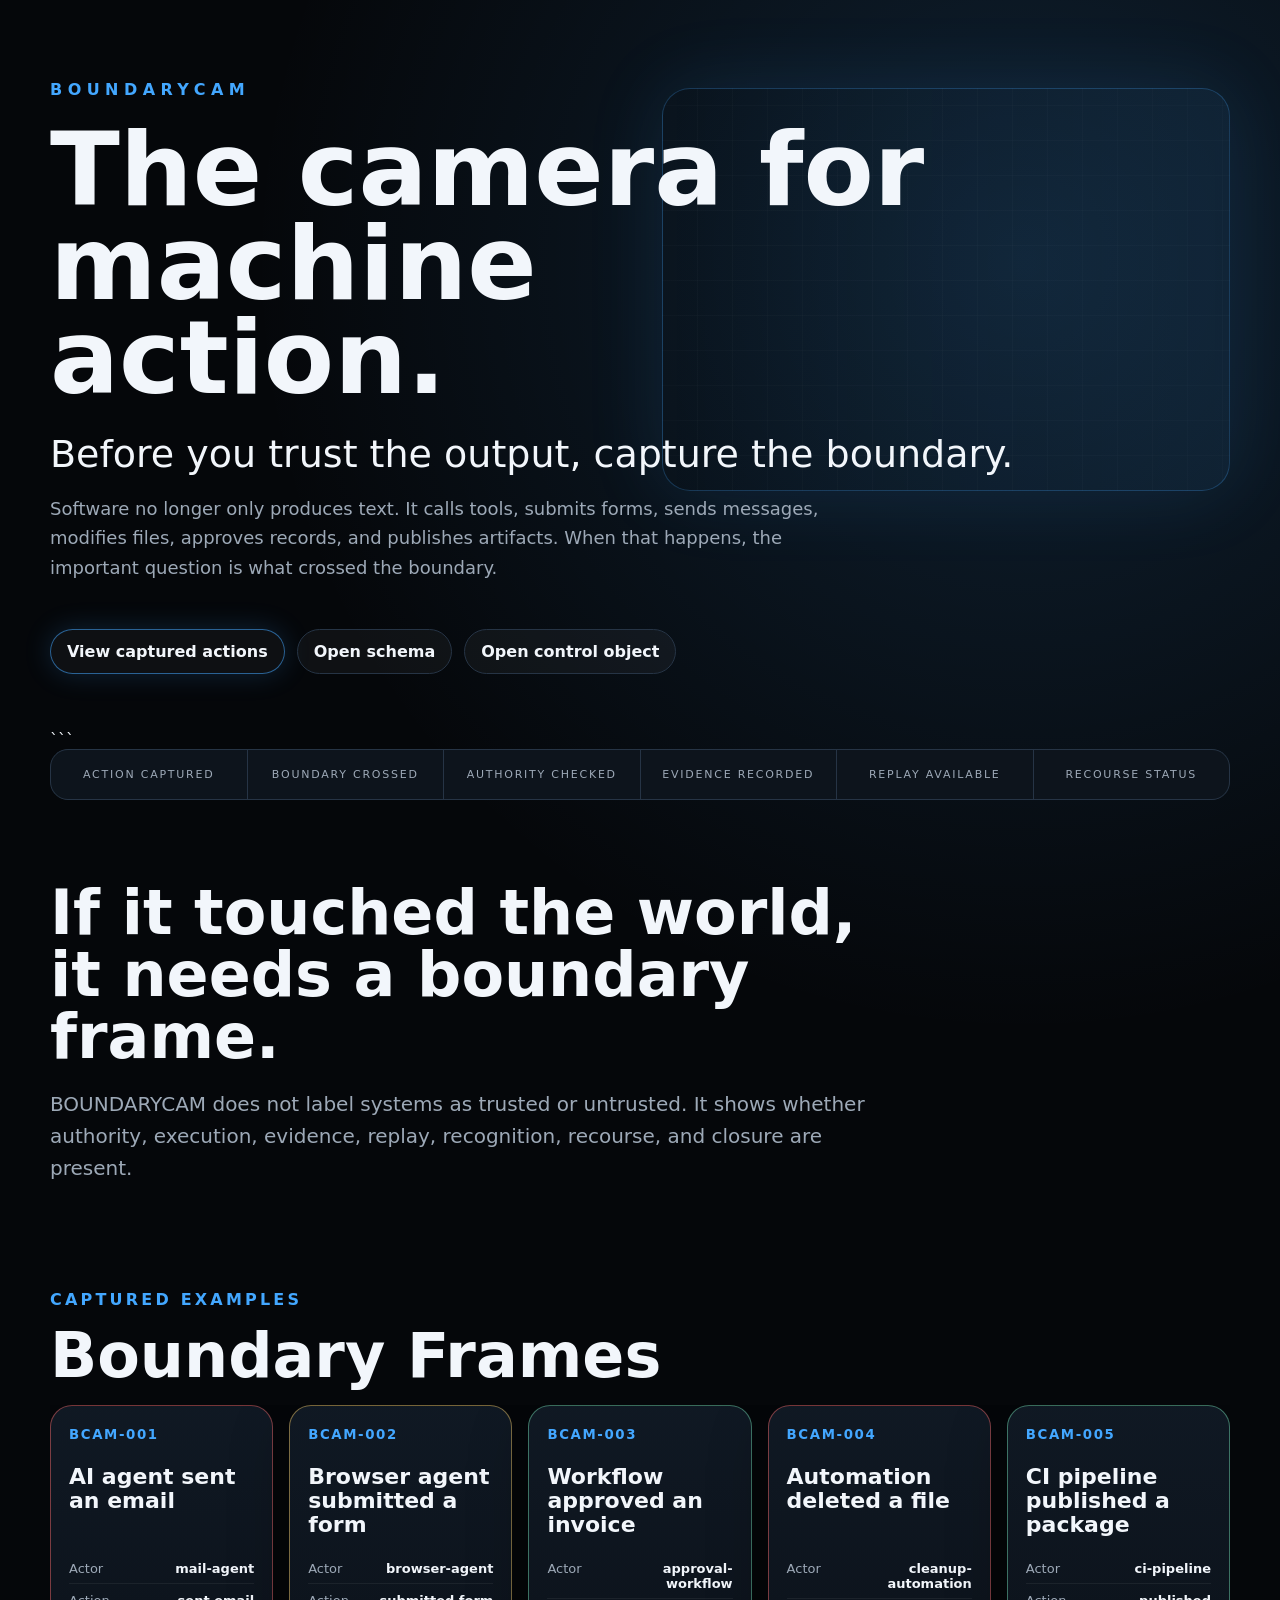
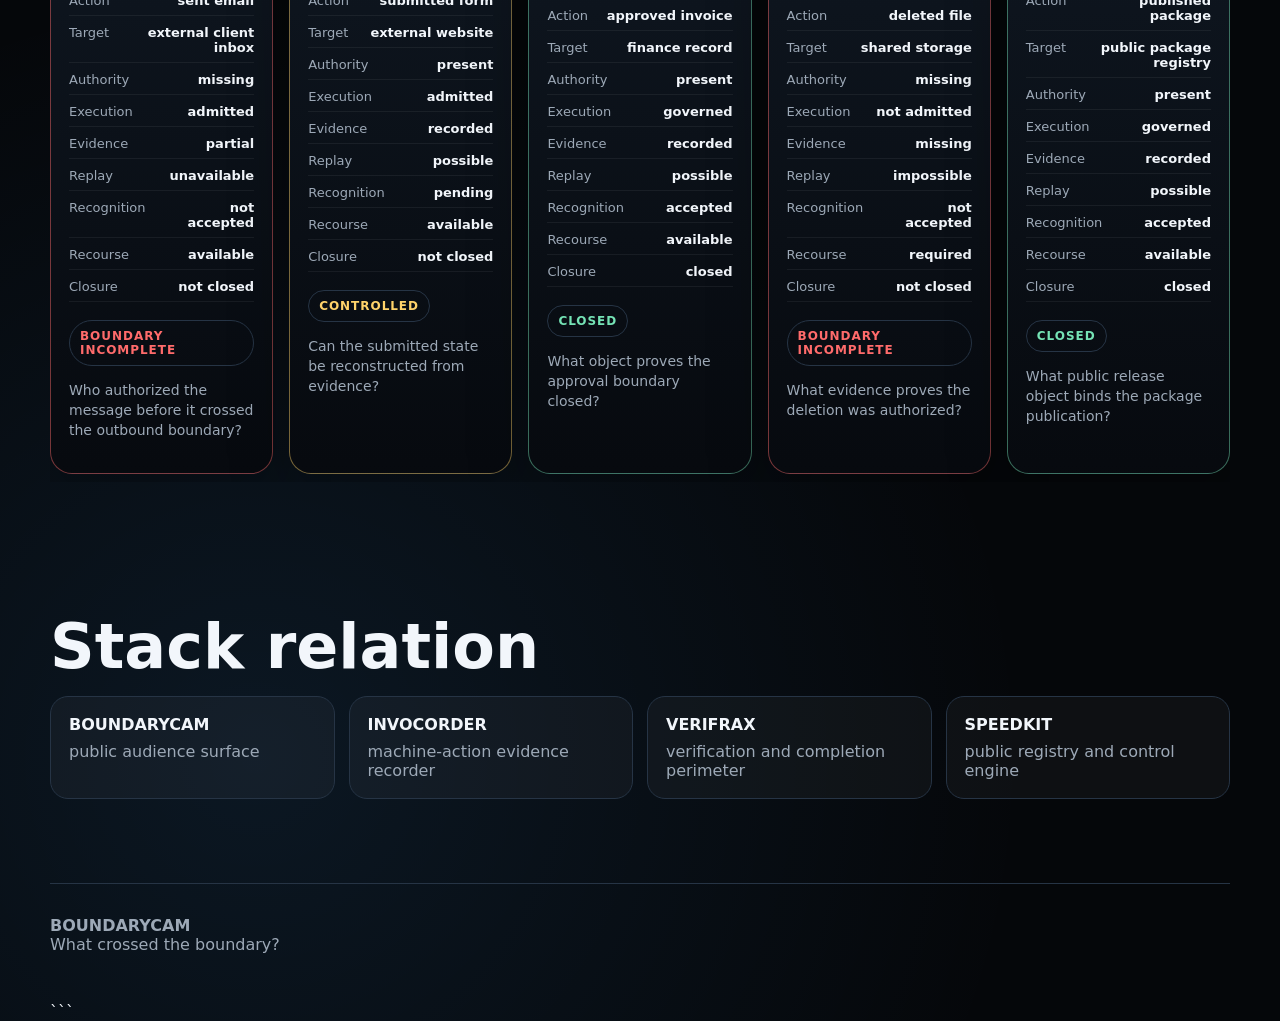
==== index.html @ d37cead5 "Open BOUNDARYCAM public machine-action boundary surface" ====
<!doctype html>

<html lang="en">
<head>
  <meta charset="utf-8">
  <meta name="viewport" content="width=device-width,initial-scale=1">
  <title>BOUNDARYCAM · The camera for machine action</title>
  <meta name="description" content="BOUNDARYCAM captures what crossed the boundary when agents, workflows, and autonomous systems act.">
  <link rel="stylesheet" href="styles.css">
</head>
<body>
  <main>
    <section class="hero">
      <div class="mark">BOUNDARYCAM</div>
      <h1>The camera for machine action.</h1>
      <p class="lead">Before you trust the output, capture the boundary.</p>
      <p class="sub">Software no longer only produces text. It calls tools, submits forms, sends messages, modifies files, approves records, and publishes artifacts. When that happens, the important question is what crossed the boundary.</p>
      <div class="actions">
        <a href="#frames">View captured actions</a>
        <a href="boundary-schema.json">Open schema</a>
        <a href="public-control.json">Open control object</a>
      </div>
    </section>

```
<section class="strip">
  <span>ACTION CAPTURED</span>
  <span>BOUNDARY CROSSED</span>
  <span>AUTHORITY CHECKED</span>
  <span>EVIDENCE RECORDED</span>
  <span>REPLAY AVAILABLE</span>
  <span>RECOURSE STATUS</span>
</section>

<section class="question">
  <h2>If it touched the world, it needs a boundary frame.</h2>
  <p>BOUNDARYCAM does not label systems as trusted or untrusted. It shows whether authority, execution, evidence, replay, recognition, recourse, and closure are present.</p>
</section>

<section id="frames" class="frames">
  <div class="section-head">
    <p>Captured examples</p>
    <h2>Boundary Frames</h2>
  </div>
  <div id="cards" class="cards"></div>
</section>

<section class="stack">
  <h2>Stack relation</h2>
  <div class="stackgrid">
    <div><b>BOUNDARYCAM</b><span>public audience surface</span></div>
    <div><b>INVOCORDER</b><span>machine-action evidence recorder</span></div>
    <div><b>VERIFRAX</b><span>verification and completion perimeter</span></div>
    <div><b>SPEEDKIT</b><span>public registry and control engine</span></div>
  </div>
</section>

<footer>
  <strong>BOUNDARYCAM</strong><br>
  What crossed the boundary?
</footer>
```

  </main>

  <script src="app.js"></script>

</body>
</html>
---- styles.css ----
:root {
--bg: #05070a;
--panel: #0b1118;
--line: #263445;
--text: #f2f6fb;
--muted: #9da9b7;
--blue: #43a7ff;
--green: #75e3b5;
--amber: #ffd36a;
--red: #ff6b6b;
}

* { box-sizing: border-box; }

body {
margin: 0;
background:
radial-gradient(circle at 80% 10%, rgba(67,167,255,.16), transparent 30%),
radial-gradient(circle at 20% 90%, rgba(67,167,255,.10), transparent 30%),
var(--bg);
color: var(--text);
font-family: ui-sans-serif, system-ui, -apple-system, BlinkMacSystemFont, "Segoe UI", sans-serif;
}

main {
width: min(1180px, calc(100% - 32px));
margin: 0 auto;
}

.hero {
min-height: 74vh;
display: flex;
flex-direction: column;
justify-content: center;
padding: 80px 0 56px;
position: relative;
}

.hero:after {
content: "";
position: absolute;
inset: 12% 0 auto auto;
width: 48%;
height: 55%;
border: 1px solid rgba(67,167,255,.25);
background:
linear-gradient(90deg, transparent, rgba(67,167,255,.08)),
repeating-linear-gradient(0deg, transparent 0 34px, rgba(255,255,255,.035) 35px),
repeating-linear-gradient(90deg, transparent 0 34px, rgba(255,255,255,.035) 35px);
border-radius: 28px;
box-shadow: 0 0 80px rgba(67,167,255,.12);
z-index: -1;
}

.mark {
letter-spacing: .34em;
font-weight: 900;
color: var(--blue);
margin-bottom: 24px;
}

h1 {
font-size: clamp(48px, 8vw, 108px);
line-height: .92;
margin: 0;
max-width: 880px;
}

.lead {
font-size: clamp(22px, 3vw, 38px);
margin: 26px 0 0;
}

.sub {
font-size: 18px;
line-height: 1.65;
color: var(--muted);
max-width: 780px;
}

.actions {
display: flex;
gap: 12px;
flex-wrap: wrap;
margin-top: 28px;
}

.actions a {
color: var(--text);
border: 1px solid var(--line);
background: rgba(255,255,255,.04);
text-decoration: none;
padding: 12px 16px;
border-radius: 999px;
font-weight: 800;
}

.actions a:first-child {
border-color: rgba(67,167,255,.55);
box-shadow: 0 0 28px rgba(67,167,255,.18);
}

.strip {
display: grid;
grid-template-columns: repeat(6, 1fr);
gap: 1px;
border: 1px solid var(--line);
background: var(--line);
border-radius: 18px;
overflow: hidden;
}

.strip span {
background: rgba(11,17,24,.9);
padding: 18px 12px;
text-align: center;
font-size: 11px;
letter-spacing: .16em;
color: var(--muted);
}

.question {
padding: 82px 0 38px;
max-width: 860px;
}

.question h2,
.section-head h2,
.stack h2 {
font-size: clamp(34px, 5vw, 62px);
line-height: 1;
margin: 0 0 18px;
}

.question p {
font-size: 20px;
line-height: 1.6;
color: var(--muted);
}

.frames {
padding: 32px 0 80px;
}

.section-head p {
color: var(--blue);
text-transform: uppercase;
letter-spacing: .2em;
font-weight: 900;
}

.cards {
display: grid;
grid-template-columns: repeat(5, minmax(220px, 1fr));
gap: 16px;
overflow-x: auto;
padding-bottom: 8px;
}

.card {
min-width: 220px;
background: linear-gradient(180deg, rgba(16,25,36,.98), rgba(7,10,15,.98));
border: 1px solid var(--line);
border-radius: 22px;
padding: 18px;
box-shadow: 0 20px 60px rgba(0,0,0,.28);
}

.card.closed { border-color: rgba(117,227,181,.45); }
.card.controlled { border-color: rgba(255,211,106,.45); }
.card.incomplete { border-color: rgba(255,107,107,.45); }

.card small {
color: var(--blue);
font-weight: 900;
letter-spacing: .12em;
}

.card h3 {
font-size: 22px;
line-height: 1.1;
min-height: 74px;
}

.rows {
display: grid;
gap: 9px;
margin: 18px 0;
}

.row {
display: flex;
justify-content: space-between;
gap: 18px;
border-bottom: 1px solid rgba(255,255,255,.06);
padding-bottom: 7px;
color: var(--muted);
font-size: 13px;
}

.row b {
color: var(--text);
text-align: right;
}

.status {
display: inline-flex;
padding: 8px 10px;
border-radius: 999px;
font-size: 12px;
font-weight: 900;
letter-spacing: .08em;
border: 1px solid var(--line);
}

.closed .status { color: var(--green); }
.controlled .status { color: var(--amber); }
.incomplete .status { color: var(--red); }

.questionline {
color: var(--muted);
font-size: 14px;
line-height: 1.45;
}

.stack {
padding: 54px 0 84px;
}

.stackgrid {
display: grid;
grid-template-columns: repeat(4, 1fr);
gap: 14px;
}

.stackgrid div {
border: 1px solid var(--line);
border-radius: 18px;
padding: 18px;
background: rgba(255,255,255,.035);
}

.stackgrid b {
display: block;
margin-bottom: 8px;
}

.stackgrid span {
color: var(--muted);
}

footer {
border-top: 1px solid var(--line);
color: var(--muted);
padding: 32px 0 48px;
}

@media (max-width: 860px) {
.strip { grid-template-columns: repeat(2, 1fr); }
.stackgrid { grid-template-columns: 1fr; }
.hero:after { display: none; }
}
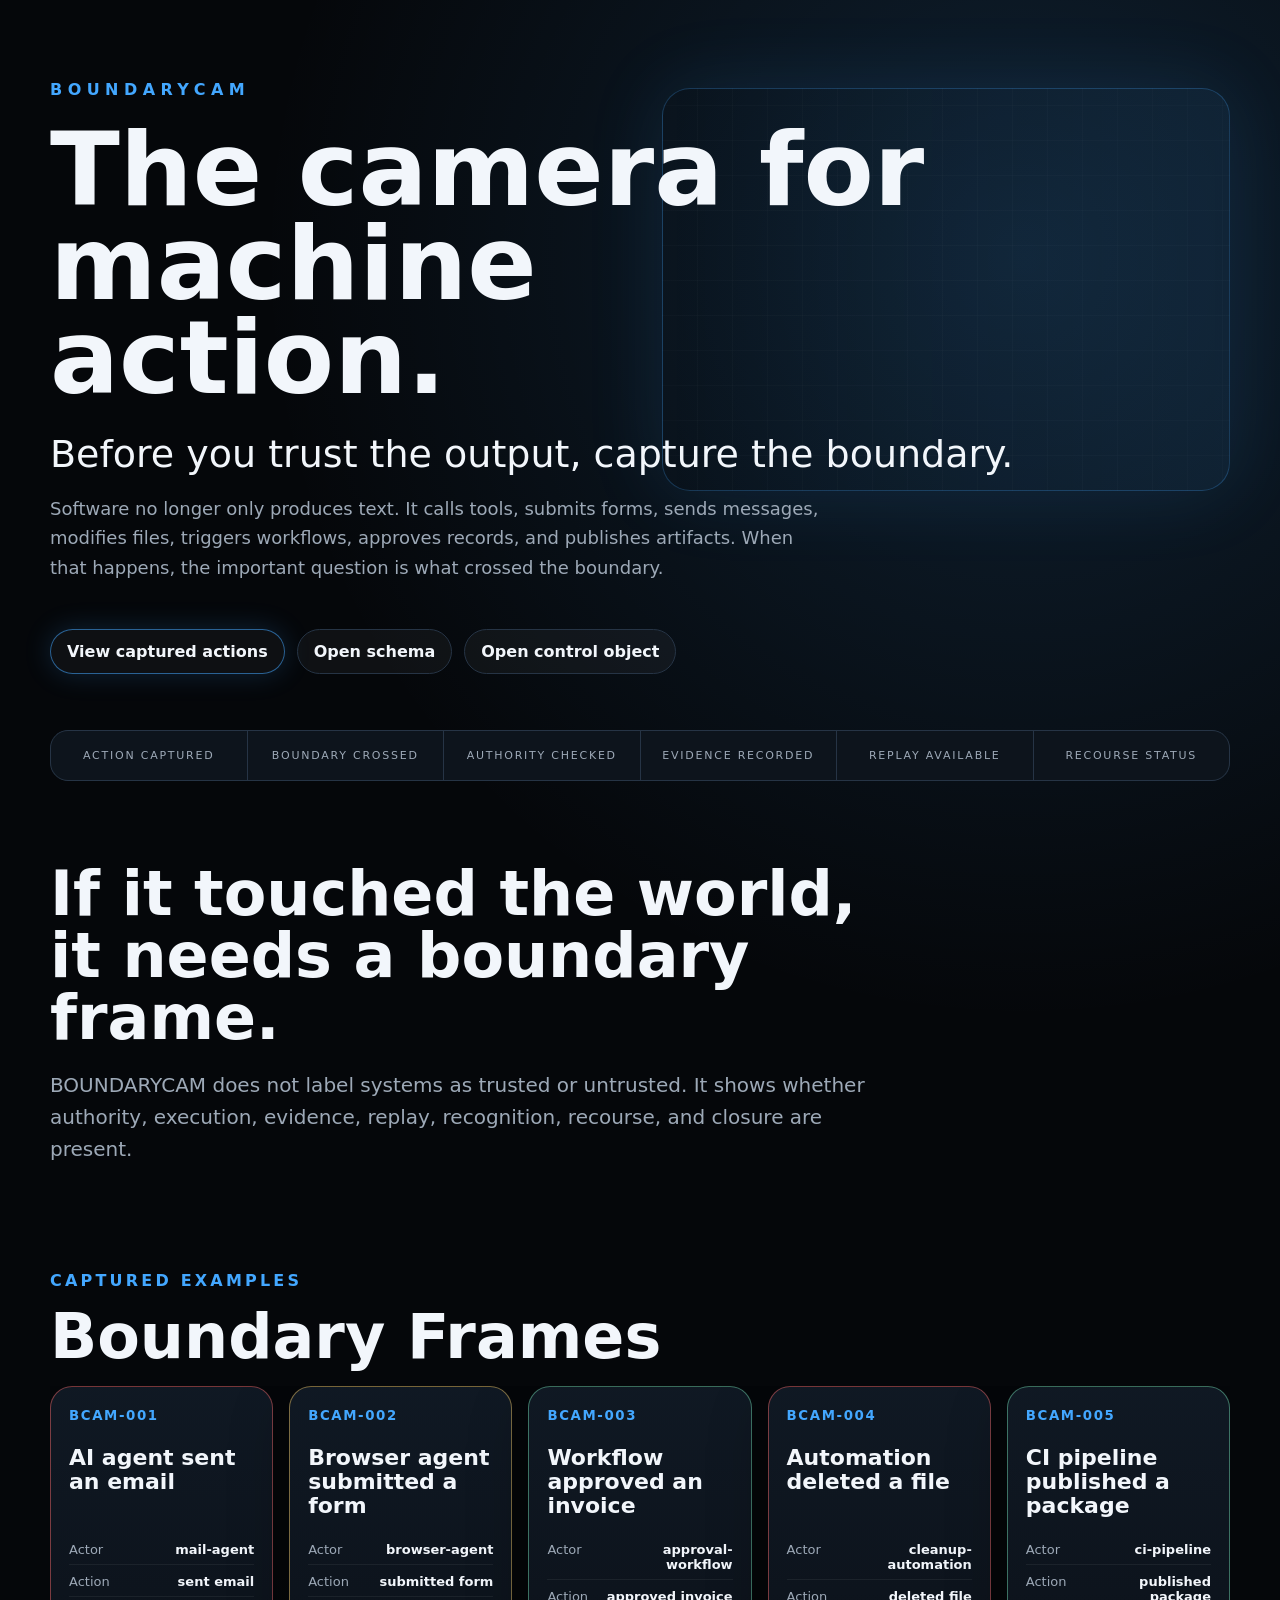
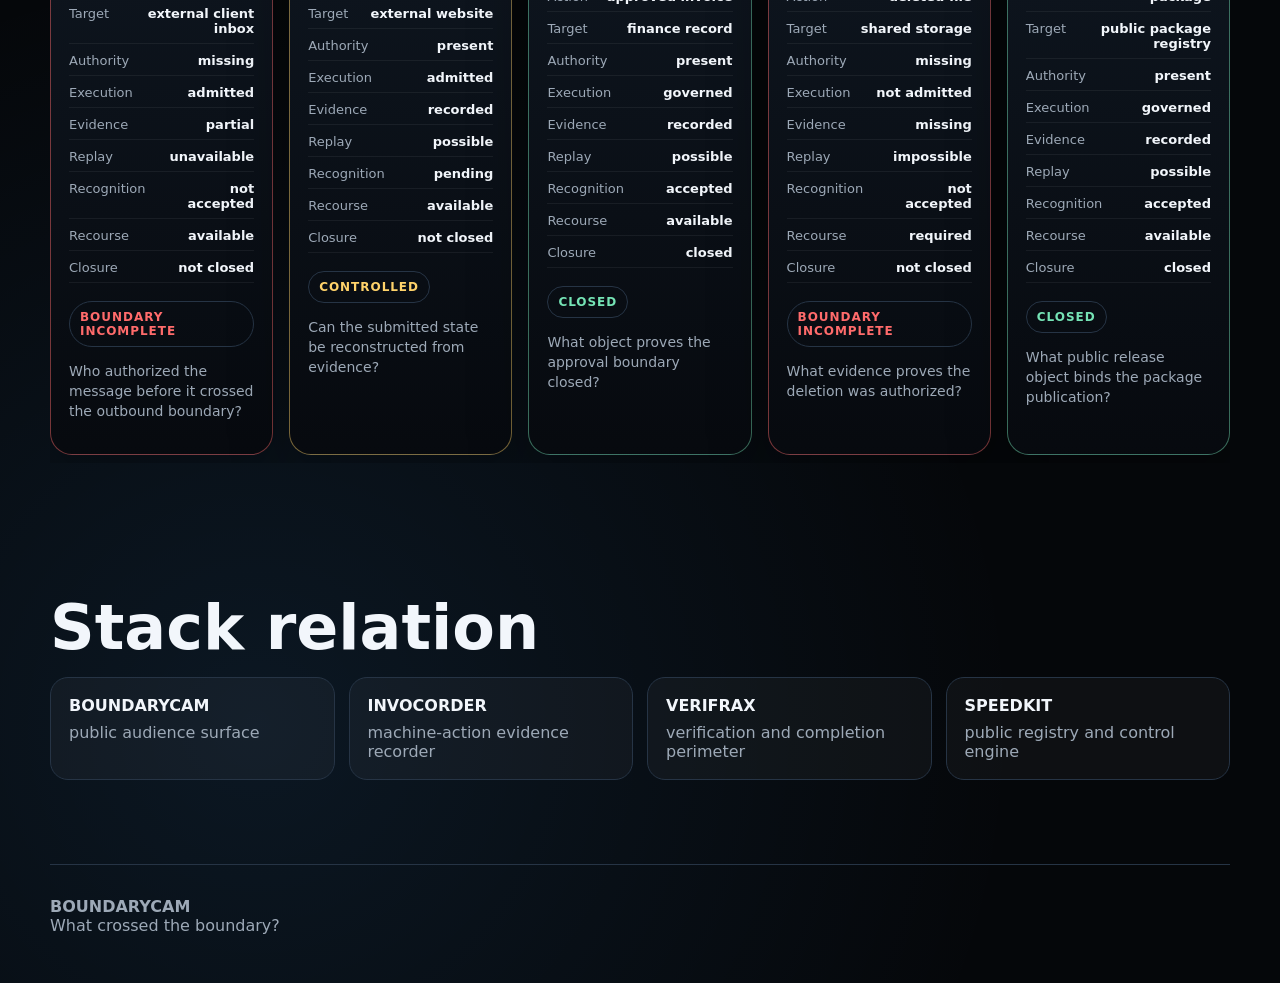
==== commit 21f5e36b: "Remove markdown fence pollution from BOUNDARYCAM page" ====
--- a/index.html
+++ b/index.html
@@ -1,6 +1,4 @@
-
 <!doctype html>
-
 <html lang="en">
 <head>
   <meta charset="utf-8">
@@ -15,7 +13,7 @@
       <div class="mark">BOUNDARYCAM</div>
       <h1>The camera for machine action.</h1>
       <p class="lead">Before you trust the output, capture the boundary.</p>
-      <p class="sub">Software no longer only produces text. It calls tools, submits forms, sends messages, modifies files, approves records, and publishes artifacts. When that happens, the important question is what crossed the boundary.</p>
+      <p class="sub">Software no longer only produces text. It calls tools, submits forms, sends messages, modifies files, triggers workflows, approves records, and publishes artifacts. When that happens, the important question is what crossed the boundary.</p>
       <div class="actions">
         <a href="#frames">View captured actions</a>
         <a href="boundary-schema.json">Open schema</a>
@@ -23,48 +21,44 @@
       </div>
     </section>
 
-```
-<section class="strip">
-  <span>ACTION CAPTURED</span>
-  <span>BOUNDARY CROSSED</span>
-  <span>AUTHORITY CHECKED</span>
-  <span>EVIDENCE RECORDED</span>
-  <span>REPLAY AVAILABLE</span>
-  <span>RECOURSE STATUS</span>
-</section>
+    <section class="strip">
+      <span>ACTION CAPTURED</span>
+      <span>BOUNDARY CROSSED</span>
+      <span>AUTHORITY CHECKED</span>
+      <span>EVIDENCE RECORDED</span>
+      <span>REPLAY AVAILABLE</span>
+      <span>RECOURSE STATUS</span>
+    </section>
 
-<section class="question">
-  <h2>If it touched the world, it needs a boundary frame.</h2>
-  <p>BOUNDARYCAM does not label systems as trusted or untrusted. It shows whether authority, execution, evidence, replay, recognition, recourse, and closure are present.</p>
-</section>
+    <section class="question">
+      <h2>If it touched the world, it needs a boundary frame.</h2>
+      <p>BOUNDARYCAM does not label systems as trusted or untrusted. It shows whether authority, execution, evidence, replay, recognition, recourse, and closure are present.</p>
+    </section>
 
-<section id="frames" class="frames">
-  <div class="section-head">
-    <p>Captured examples</p>
-    <h2>Boundary Frames</h2>
-  </div>
-  <div id="cards" class="cards"></div>
-</section>
+    <section id="frames" class="frames">
+      <div class="section-head">
+        <p>Captured examples</p>
+        <h2>Boundary Frames</h2>
+      </div>
+      <div id="cards" class="cards"></div>
+    </section>
 
-<section class="stack">
-  <h2>Stack relation</h2>
-  <div class="stackgrid">
-    <div><b>BOUNDARYCAM</b><span>public audience surface</span></div>
-    <div><b>INVOCORDER</b><span>machine-action evidence recorder</span></div>
-    <div><b>VERIFRAX</b><span>verification and completion perimeter</span></div>
-    <div><b>SPEEDKIT</b><span>public registry and control engine</span></div>
-  </div>
-</section>
+    <section class="stack">
+      <h2>Stack relation</h2>
+      <div class="stackgrid">
+        <div><b>BOUNDARYCAM</b><span>public audience surface</span></div>
+        <div><b>INVOCORDER</b><span>machine-action evidence recorder</span></div>
+        <div><b>VERIFRAX</b><span>verification and completion perimeter</span></div>
+        <div><b>SPEEDKIT</b><span>public registry and control engine</span></div>
+      </div>
+    </section>
 
-<footer>
-  <strong>BOUNDARYCAM</strong><br>
-  What crossed the boundary?
-</footer>
-```
-
+    <footer>
+      <strong>BOUNDARYCAM</strong><br>
+      What crossed the boundary?
+    </footer>
   </main>
 
   <script src="app.js"></script>
-
 </body>
 </html>
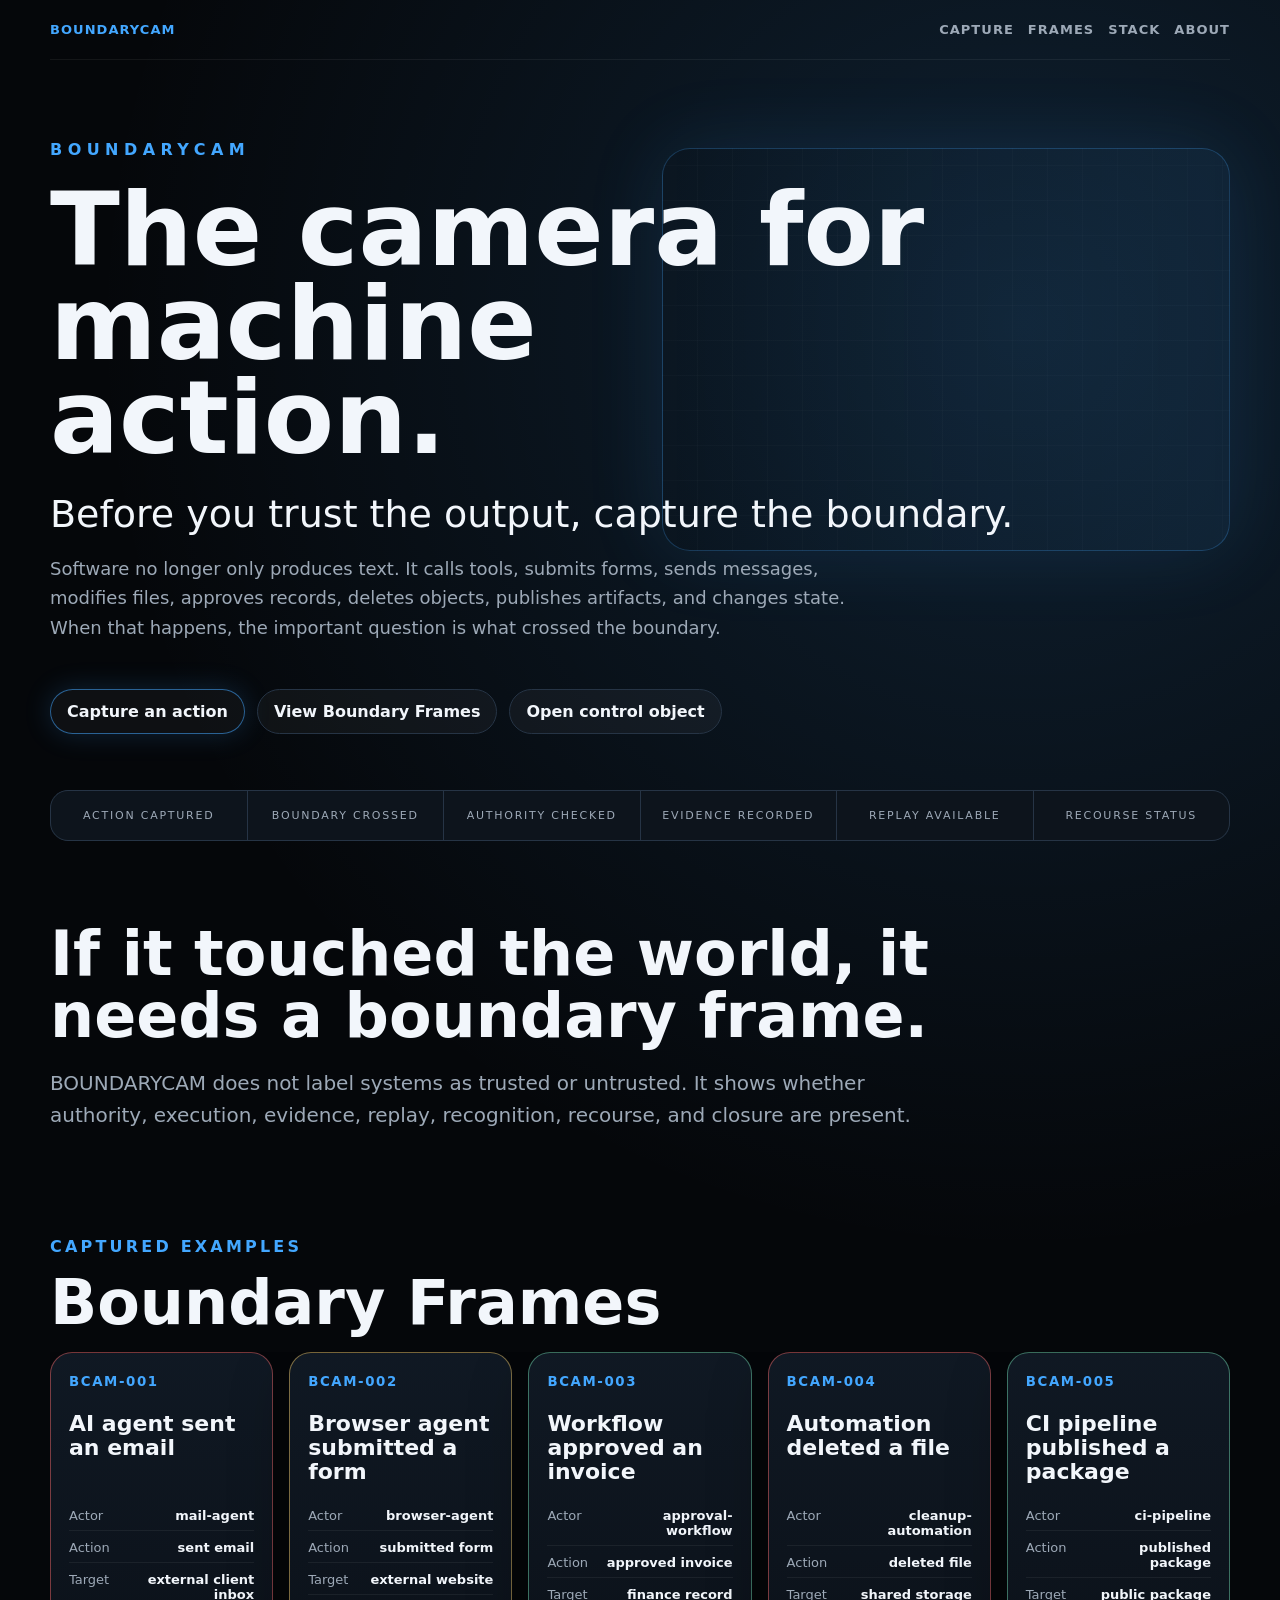
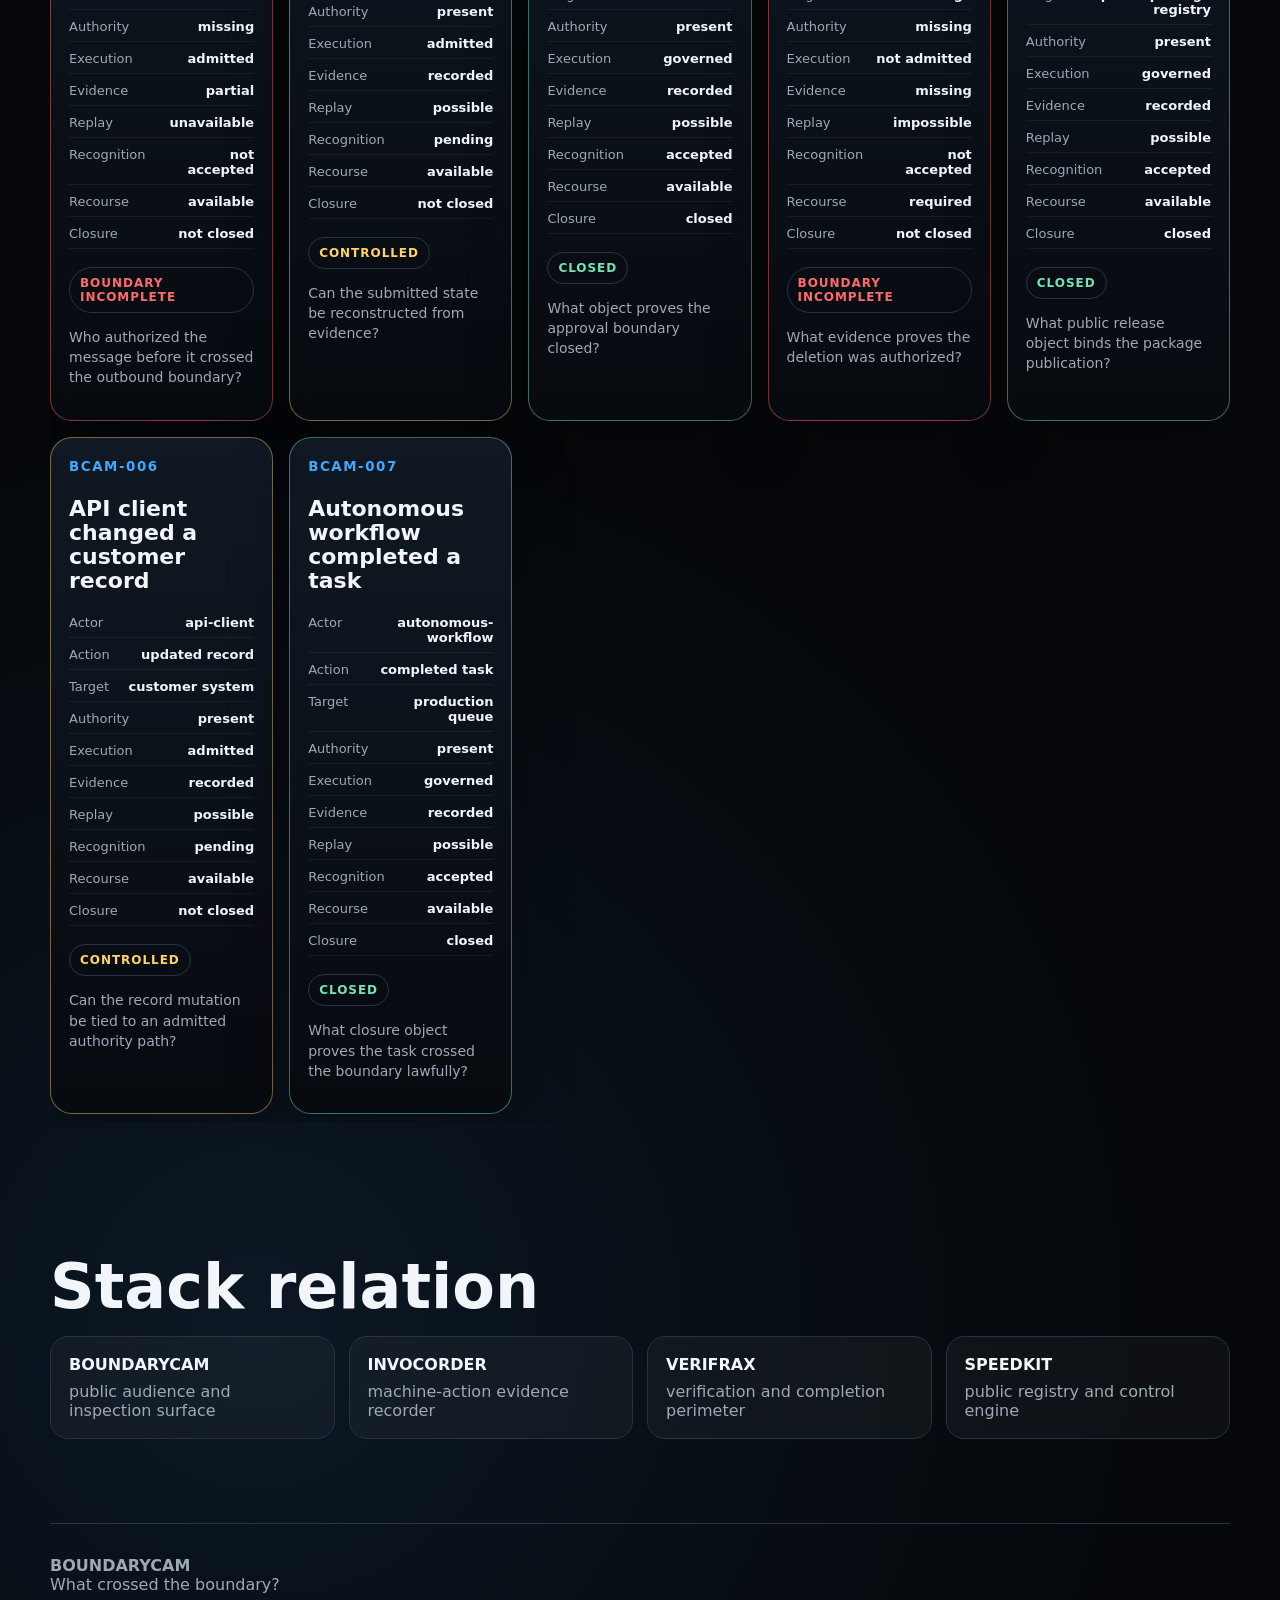
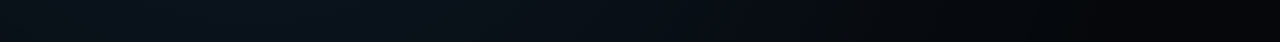
==== commit 064195c1: "Expand BOUNDARYCAM into public control stack" ====
--- a/index.html
+++ b/index.html
@@ -1,4 +1,5 @@
 <!doctype html>
+
 <html lang="en">
 <head>
   <meta charset="utf-8">
@@ -9,56 +10,68 @@
 </head>
 <body>
   <main>
-    <section class="hero">
-      <div class="mark">BOUNDARYCAM</div>
-      <h1>The camera for machine action.</h1>
-      <p class="lead">Before you trust the output, capture the boundary.</p>
-      <p class="sub">Software no longer only produces text. It calls tools, submits forms, sends messages, modifies files, triggers workflows, approves records, and publishes artifacts. When that happens, the important question is what crossed the boundary.</p>
-      <div class="actions">
-        <a href="#frames">View captured actions</a>
-        <a href="boundary-schema.json">Open schema</a>
-        <a href="public-control.json">Open control object</a>
-      </div>
-    </section>
+    <nav class="nav">
+      <a href="./">BOUNDARYCAM</a>
+      <a href="pages/capture.html">Capture</a>
+      <a href="pages/frames.html">Frames</a>
+      <a href="pages/stack.html">Stack</a>
+      <a href="pages/about.html">About</a>
+    </nav>
 
-    <section class="strip">
-      <span>ACTION CAPTURED</span>
-      <span>BOUNDARY CROSSED</span>
-      <span>AUTHORITY CHECKED</span>
-      <span>EVIDENCE RECORDED</span>
-      <span>REPLAY AVAILABLE</span>
-      <span>RECOURSE STATUS</span>
-    </section>
 
-    <section class="question">
-      <h2>If it touched the world, it needs a boundary frame.</h2>
-      <p>BOUNDARYCAM does not label systems as trusted or untrusted. It shows whether authority, execution, evidence, replay, recognition, recourse, and closure are present.</p>
-    </section>
+<section class="hero">
+  <div class="mark">BOUNDARYCAM</div>
+  <h1>The camera for machine action.</h1>
+  <p class="lead">Before you trust the output, capture the boundary.</p>
+  <p class="sub">Software no longer only produces text. It calls tools, submits forms, sends messages, modifies files, approves records, deletes objects, publishes artifacts, and changes state. When that happens, the important question is what crossed the boundary.</p>
+  <div class="actions">
+    <a href="pages/capture.html">Capture an action</a>
+    <a href="pages/frames.html">View Boundary Frames</a>
+    <a href="public-control.json">Open control object</a>
+  </div>
+</section>
 
-    <section id="frames" class="frames">
-      <div class="section-head">
-        <p>Captured examples</p>
-        <h2>Boundary Frames</h2>
-      </div>
-      <div id="cards" class="cards"></div>
-    </section>
+<section class="strip">
+  <span>ACTION CAPTURED</span>
+  <span>BOUNDARY CROSSED</span>
+  <span>AUTHORITY CHECKED</span>
+  <span>EVIDENCE RECORDED</span>
+  <span>REPLAY AVAILABLE</span>
+  <span>RECOURSE STATUS</span>
+</section>
 
-    <section class="stack">
-      <h2>Stack relation</h2>
-      <div class="stackgrid">
-        <div><b>BOUNDARYCAM</b><span>public audience surface</span></div>
-        <div><b>INVOCORDER</b><span>machine-action evidence recorder</span></div>
-        <div><b>VERIFRAX</b><span>verification and completion perimeter</span></div>
-        <div><b>SPEEDKIT</b><span>public registry and control engine</span></div>
-      </div>
-    </section>
+<section class="question">
+  <h2>If it touched the world, it needs a boundary frame.</h2>
+  <p>BOUNDARYCAM does not label systems as trusted or untrusted. It shows whether authority, execution, evidence, replay, recognition, recourse, and closure are present.</p>
+</section>
 
-    <footer>
-      <strong>BOUNDARYCAM</strong><br>
-      What crossed the boundary?
-    </footer>
+<section id="frames" class="frames">
+  <div class="section-head">
+    <p>Captured examples</p>
+    <h2>Boundary Frames</h2>
+  </div>
+  <div id="cards" class="cards"></div>
+</section>
+
+<section class="stack">
+  <h2>Stack relation</h2>
+  <div class="stackgrid">
+    <div><b>BOUNDARYCAM</b><span>public audience and inspection surface</span></div>
+    <div><b>INVOCORDER</b><span>machine-action evidence recorder</span></div>
+    <div><b>VERIFRAX</b><span>verification and completion perimeter</span></div>
+    <div><b>SPEEDKIT</b><span>public registry and control engine</span></div>
+  </div>
+</section>
+
+<footer>
+  <strong>BOUNDARYCAM</strong><br>
+  What crossed the boundary?
+</footer>
+
+
   </main>
 
   <script src="app.js"></script>
+
 </body>
 </html>
--- a/styles.css
+++ b/styles.css
@@ -27,13 +27,39 @@
 margin: 0 auto;
 }
 
+.nav {
+display: flex;
+gap: 14px;
+align-items: center;
+padding: 22px 0;
+border-bottom: 1px solid rgba(255,255,255,.06);
+}
+
+.nav a {
+color: var(--muted);
+text-decoration: none;
+font-weight: 800;
+font-size: 13px;
+letter-spacing: .08em;
+text-transform: uppercase;
+}
+
+.nav a:first-child {
+color: var(--blue);
+margin-right: auto;
+}
+
 .hero {
-min-height: 74vh;
+min-height: 72vh;
 display: flex;
 flex-direction: column;
 justify-content: center;
 padding: 80px 0 56px;
 position: relative;
+}
+
+.hero.small {
+min-height: 42vh;
 }
 
 .hero:after {
@@ -63,7 +89,7 @@
 font-size: clamp(48px, 8vw, 108px);
 line-height: .92;
 margin: 0;
-max-width: 880px;
+max-width: 900px;
 }
 
 .lead {
@@ -75,7 +101,7 @@
 font-size: 18px;
 line-height: 1.65;
 color: var(--muted);
-max-width: 780px;
+max-width: 820px;
 }
 
 .actions {
@@ -85,17 +111,20 @@
 margin-top: 28px;
 }
 
-.actions a {
+.actions a,
+.capture-panel button {
 color: var(--text);
 border: 1px solid var(--line);
 background: rgba(255,255,255,.04);
 text-decoration: none;
 padding: 12px 16px;
 border-radius: 999px;
-font-weight: 800;
-}
-
-.actions a:first-child {
+font-weight: 900;
+cursor: pointer;
+}
+
+.actions a:first-child,
+.capture-panel button {
 border-color: rgba(67,167,255,.55);
 box-shadow: 0 0 28px rgba(67,167,255,.18);
 }
@@ -121,7 +150,7 @@
 
 .question {
 padding: 82px 0 38px;
-max-width: 860px;
+max-width: 900px;
 }
 
 .question h2,
@@ -157,6 +186,10 @@
 padding-bottom: 8px;
 }
 
+.cards.wide {
+grid-template-columns: repeat(7, minmax(240px, 1fr));
+}
+
 .card {
 min-width: 220px;
 background: linear-gradient(180deg, rgba(16,25,36,.98), rgba(7,10,15,.98));
@@ -249,6 +282,46 @@
 color: var(--muted);
 }
 
+.capture-panel {
+display: grid;
+gap: 16px;
+max-width: 760px;
+padding: 28px;
+border: 1px solid var(--line);
+border-radius: 24px;
+background: rgba(255,255,255,.035);
+margin-bottom: 80px;
+}
+
+.capture-panel label {
+display: grid;
+gap: 8px;
+color: var(--muted);
+font-weight: 800;
+text-transform: uppercase;
+letter-spacing: .08em;
+font-size: 12px;
+}
+
+.capture-panel input {
+width: 100%;
+border: 1px solid var(--line);
+border-radius: 14px;
+background: rgba(0,0,0,.25);
+color: var(--text);
+padding: 14px;
+font-size: 16px;
+}
+
+pre {
+white-space: pre-wrap;
+color: var(--green);
+background: rgba(0,0,0,.35);
+border: 1px solid var(--line);
+border-radius: 16px;
+padding: 16px;
+}
+
 footer {
 border-top: 1px solid var(--line);
 color: var(--muted);
@@ -256,6 +329,7 @@
 }
 
 @media (max-width: 860px) {
+.nav { flex-wrap: wrap; }
 .strip { grid-template-columns: repeat(2, 1fr); }
 .stackgrid { grid-template-columns: 1fr; }
 .hero:after { display: none; }
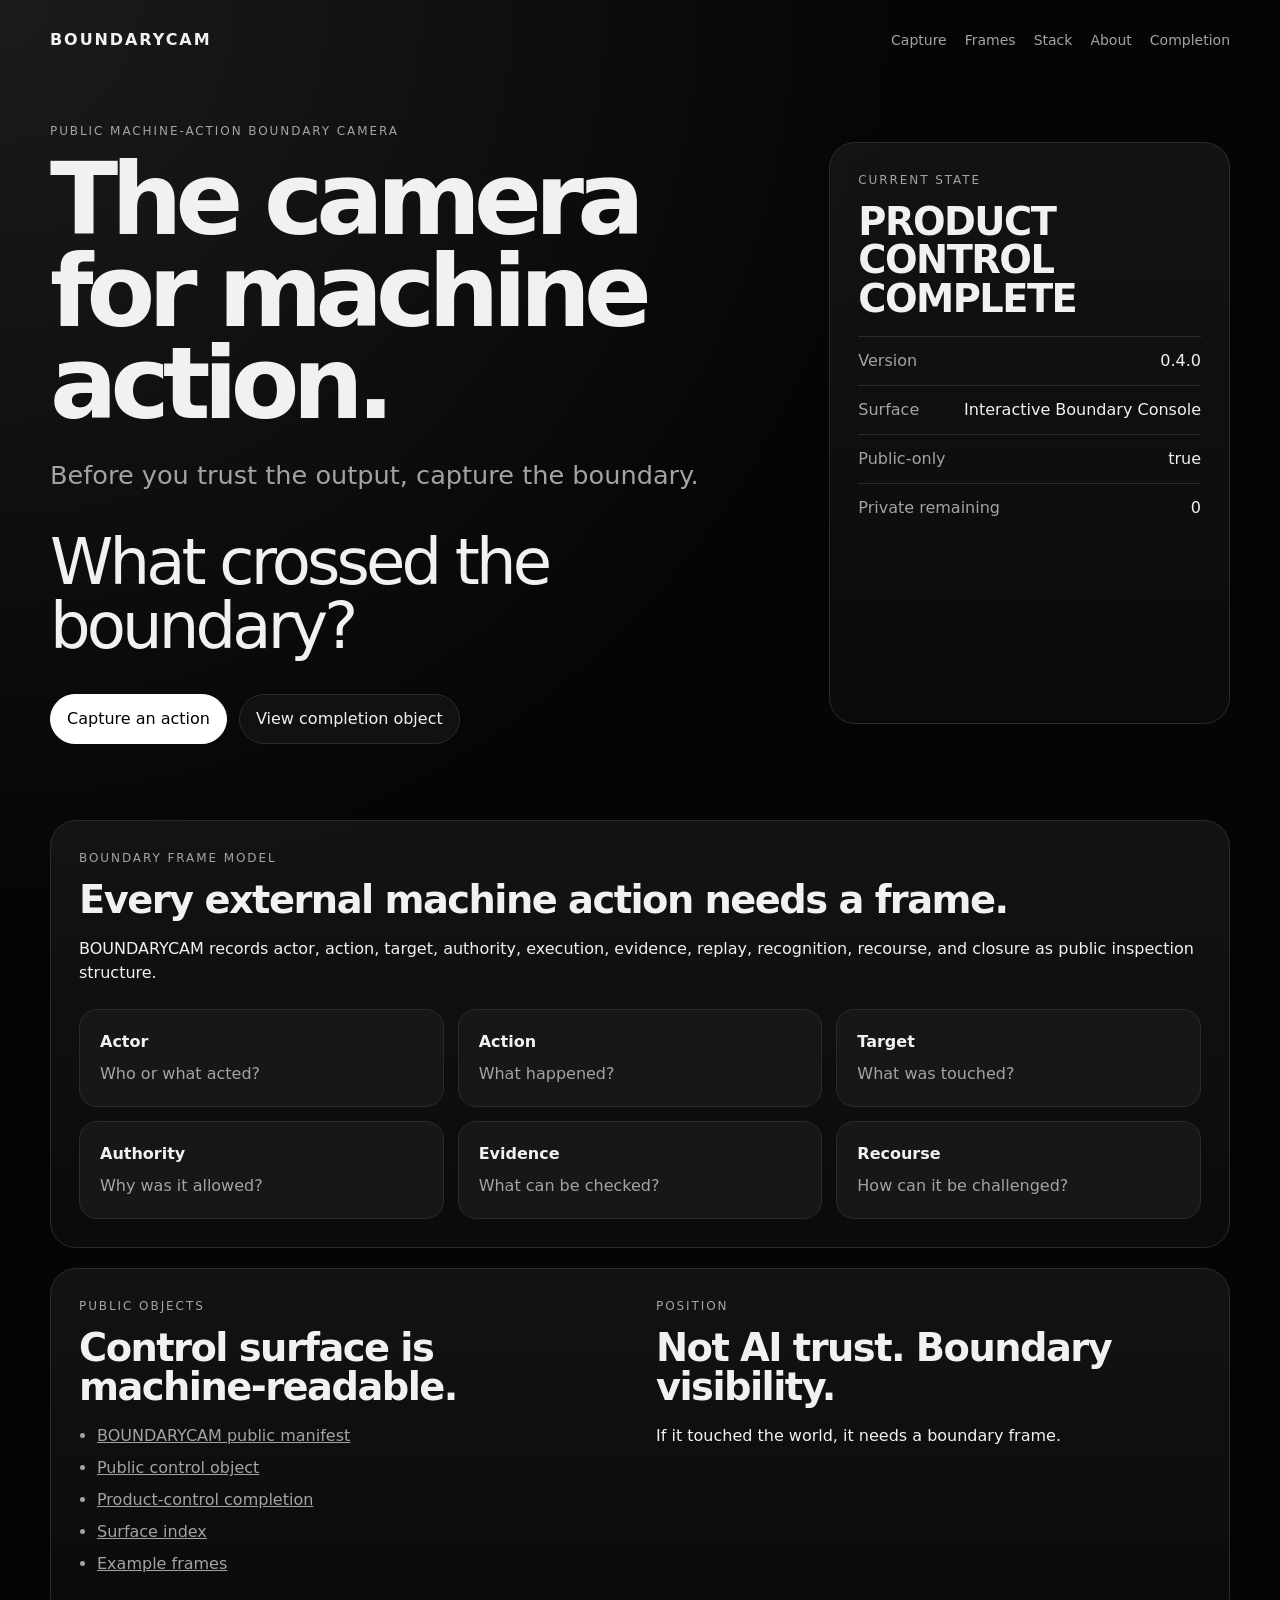
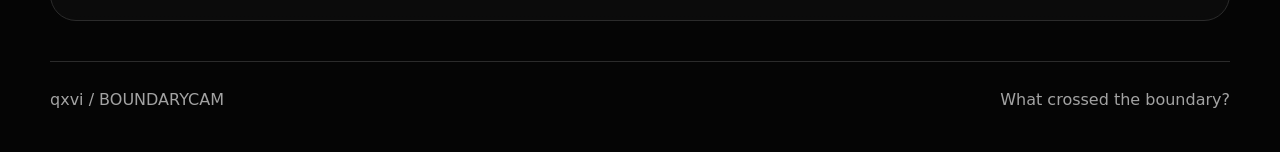
==== commit 2523b7a1: "Open BOUNDARYCAM interactive boundary console" ====
--- a/index.html
+++ b/index.html
@@ -1,77 +1,95 @@
 <!doctype html>
-
 <html lang="en">
 <head>
   <meta charset="utf-8">
-  <meta name="viewport" content="width=device-width,initial-scale=1">
-  <title>BOUNDARYCAM · The camera for machine action</title>
+  <meta name="viewport" content="width=device-width, initial-scale=1">
+  <title>BOUNDARYCAM — The camera for machine action</title>
   <meta name="description" content="BOUNDARYCAM captures what crossed the boundary when agents, workflows, and autonomous systems act.">
+  <meta property="og:title" content="BOUNDARYCAM">
+  <meta property="og:description" content="The camera for machine action.">
+  <meta property="og:type" content="website">
+  <meta property="og:url" content="https://qxvi.github.io/BOUNDARYCAM/">
+  <link rel="manifest" href="boundarycam-manifest.json">
   <link rel="stylesheet" href="styles.css">
 </head>
 <body>
-  <main>
-    <nav class="nav">
-      <a href="./">BOUNDARYCAM</a>
-      <a href="pages/capture.html">Capture</a>
-      <a href="pages/frames.html">Frames</a>
-      <a href="pages/stack.html">Stack</a>
-      <a href="pages/about.html">About</a>
+  <header class="shell hero">
+    <nav class="topbar">
+      <a class="mark" href="./">BOUNDARYCAM</a>
+      <div class="navlinks">
+        <a href="pages/capture.html">Capture</a>
+        <a href="pages/frames.html">Frames</a>
+        <a href="pages/stack.html">Stack</a>
+        <a href="pages/about.html">About</a>
+        <a href="boundarycam-completion.json">Completion</a>
+      </div>
     </nav>
 
+    <section class="hero-grid">
+      <div>
+        <p class="eyebrow">Public machine-action boundary camera</p>
+        <h1>The camera for machine action.</h1>
+        <p class="lead">Before you trust the output, capture the boundary.</p>
+        <p class="question">What crossed the boundary?</p>
+        <div class="actions">
+          <a class="button primary" href="pages/capture.html">Capture an action</a>
+          <a class="button" href="boundarycam-completion.json">View completion object</a>
+        </div>
+      </div>
 
-<section class="hero">
-  <div class="mark">BOUNDARYCAM</div>
-  <h1>The camera for machine action.</h1>
-  <p class="lead">Before you trust the output, capture the boundary.</p>
-  <p class="sub">Software no longer only produces text. It calls tools, submits forms, sends messages, modifies files, approves records, deletes objects, publishes artifacts, and changes state. When that happens, the important question is what crossed the boundary.</p>
-  <div class="actions">
-    <a href="pages/capture.html">Capture an action</a>
-    <a href="pages/frames.html">View Boundary Frames</a>
-    <a href="public-control.json">Open control object</a>
-  </div>
-</section>
+      <aside class="status-card">
+        <p class="eyebrow">Current state</p>
+        <h2>PRODUCT CONTROL COMPLETE</h2>
+        <dl>
+          <div><dt>Version</dt><dd>0.4.0</dd></div>
+          <div><dt>Surface</dt><dd>Interactive Boundary Console</dd></div>
+          <div><dt>Public-only</dt><dd>true</dd></div>
+          <div><dt>Private remaining</dt><dd>0</dd></div>
+        </dl>
+      </aside>
+    </section>
+  </header>
 
-<section class="strip">
-  <span>ACTION CAPTURED</span>
-  <span>BOUNDARY CROSSED</span>
-  <span>AUTHORITY CHECKED</span>
-  <span>EVIDENCE RECORDED</span>
-  <span>REPLAY AVAILABLE</span>
-  <span>RECOURSE STATUS</span>
-</section>
+  <main class="shell">
+    <section class="panel">
+      <div>
+        <p class="eyebrow">Boundary frame model</p>
+        <h2>Every external machine action needs a frame.</h2>
+        <p>BOUNDARYCAM records actor, action, target, authority, execution, evidence, replay, recognition, recourse, and closure as public inspection structure.</p>
+      </div>
+      <div class="grid cards">
+        <article><strong>Actor</strong><span>Who or what acted?</span></article>
+        <article><strong>Action</strong><span>What happened?</span></article>
+        <article><strong>Target</strong><span>What was touched?</span></article>
+        <article><strong>Authority</strong><span>Why was it allowed?</span></article>
+        <article><strong>Evidence</strong><span>What can be checked?</span></article>
+        <article><strong>Recourse</strong><span>How can it be challenged?</span></article>
+      </div>
+    </section>
 
-<section class="question">
-  <h2>If it touched the world, it needs a boundary frame.</h2>
-  <p>BOUNDARYCAM does not label systems as trusted or untrusted. It shows whether authority, execution, evidence, replay, recognition, recourse, and closure are present.</p>
-</section>
-
-<section id="frames" class="frames">
-  <div class="section-head">
-    <p>Captured examples</p>
-    <h2>Boundary Frames</h2>
-  </div>
-  <div id="cards" class="cards"></div>
-</section>
-
-<section class="stack">
-  <h2>Stack relation</h2>
-  <div class="stackgrid">
-    <div><b>BOUNDARYCAM</b><span>public audience and inspection surface</span></div>
-    <div><b>INVOCORDER</b><span>machine-action evidence recorder</span></div>
-    <div><b>VERIFRAX</b><span>verification and completion perimeter</span></div>
-    <div><b>SPEEDKIT</b><span>public registry and control engine</span></div>
-  </div>
-</section>
-
-<footer>
-  <strong>BOUNDARYCAM</strong><br>
-  What crossed the boundary?
-</footer>
-
-
+    <section class="panel split">
+      <div>
+        <p class="eyebrow">Public objects</p>
+        <h2>Control surface is machine-readable.</h2>
+        <ul class="object-list">
+          <li><a href="boundarycam-manifest.json">BOUNDARYCAM public manifest</a></li>
+          <li><a href="public-control.json">Public control object</a></li>
+          <li><a href="boundarycam-completion.json">Product-control completion</a></li>
+          <li><a href="data/surfaces.json">Surface index</a></li>
+          <li><a href="data/examples.json">Example frames</a></li>
+        </ul>
+      </div>
+      <div>
+        <p class="eyebrow">Position</p>
+        <h2>Not AI trust. Boundary visibility.</h2>
+        <p>If it touched the world, it needs a boundary frame.</p>
+      </div>
+    </section>
   </main>
 
-  <script src="app.js"></script>
-
+  <footer class="shell footer">
+    <span>qxvi / BOUNDARYCAM</span>
+    <span>What crossed the boundary?</span>
+  </footer>
 </body>
 </html>
--- a/styles.css
+++ b/styles.css
@@ -1,336 +1,217 @@
 :root {
---bg: #05070a;
---panel: #0b1118;
---line: #263445;
---text: #f2f6fb;
---muted: #9da9b7;
---blue: #43a7ff;
---green: #75e3b5;
---amber: #ffd36a;
---red: #ff6b6b;
+  --bg: #050505;
+  --panel: #111111;
+  --panel2: #171717;
+  --text: #f1f1f1;
+  --muted: #a3a3a3;
+  --line: #2b2b2b;
+  --accent: #ffffff;
 }
 
 * { box-sizing: border-box; }
 
 body {
-margin: 0;
-background:
-radial-gradient(circle at 80% 10%, rgba(67,167,255,.16), transparent 30%),
-radial-gradient(circle at 20% 90%, rgba(67,167,255,.10), transparent 30%),
-var(--bg);
-color: var(--text);
-font-family: ui-sans-serif, system-ui, -apple-system, BlinkMacSystemFont, "Segoe UI", sans-serif;
-}
-
-main {
-width: min(1180px, calc(100% - 32px));
-margin: 0 auto;
-}
-
-.nav {
-display: flex;
-gap: 14px;
-align-items: center;
-padding: 22px 0;
-border-bottom: 1px solid rgba(255,255,255,.06);
-}
-
-.nav a {
-color: var(--muted);
-text-decoration: none;
-font-weight: 800;
-font-size: 13px;
-letter-spacing: .08em;
-text-transform: uppercase;
-}
-
-.nav a:first-child {
-color: var(--blue);
-margin-right: auto;
-}
-
-.hero {
-min-height: 72vh;
-display: flex;
-flex-direction: column;
-justify-content: center;
-padding: 80px 0 56px;
-position: relative;
-}
-
-.hero.small {
-min-height: 42vh;
-}
-
-.hero:after {
-content: "";
-position: absolute;
-inset: 12% 0 auto auto;
-width: 48%;
-height: 55%;
-border: 1px solid rgba(67,167,255,.25);
-background:
-linear-gradient(90deg, transparent, rgba(67,167,255,.08)),
-repeating-linear-gradient(0deg, transparent 0 34px, rgba(255,255,255,.035) 35px),
-repeating-linear-gradient(90deg, transparent 0 34px, rgba(255,255,255,.035) 35px);
-border-radius: 28px;
-box-shadow: 0 0 80px rgba(67,167,255,.12);
-z-index: -1;
+  margin: 0;
+  background: radial-gradient(circle at top left, #1b1b1b, #050505 42%);
+  color: var(--text);
+  font-family: Inter, ui-sans-serif, system-ui, -apple-system, BlinkMacSystemFont, "Segoe UI", sans-serif;
+  line-height: 1.5;
+}
+
+a { color: inherit; }
+
+.shell {
+  width: min(1180px, calc(100% - 40px));
+  margin: 0 auto;
+}
+
+.hero { padding: 28px 0 56px; }
+.subhero { padding: 28px 0 28px; }
+
+.topbar {
+  display: flex;
+  justify-content: space-between;
+  gap: 20px;
+  align-items: center;
+  margin-bottom: 70px;
 }
 
 .mark {
-letter-spacing: .34em;
-font-weight: 900;
-color: var(--blue);
-margin-bottom: 24px;
+  text-decoration: none;
+  font-weight: 800;
+  letter-spacing: 0.12em;
+}
+
+.navlinks {
+  display: flex;
+  flex-wrap: wrap;
+  gap: 18px;
+  color: var(--muted);
+  font-size: 14px;
+}
+
+.navlinks a { text-decoration: none; }
+.navlinks a:hover { color: var(--text); }
+
+.hero-grid {
+  display: grid;
+  grid-template-columns: 1.5fr 0.8fr;
+  gap: 28px;
+  align-items: stretch;
+}
+
+.eyebrow {
+  color: var(--muted);
+  text-transform: uppercase;
+  letter-spacing: 0.16em;
+  font-size: 12px;
+  margin: 0 0 14px;
 }
 
 h1 {
-font-size: clamp(48px, 8vw, 108px);
-line-height: .92;
-margin: 0;
-max-width: 900px;
+  font-size: clamp(44px, 8vw, 100px);
+  line-height: 0.92;
+  margin: 0 0 24px;
+  letter-spacing: -0.07em;
+}
+
+h2 {
+  font-size: clamp(24px, 3vw, 42px);
+  line-height: 1;
+  margin: 0 0 18px;
+  letter-spacing: -0.04em;
 }
 
 .lead {
-font-size: clamp(22px, 3vw, 38px);
-margin: 26px 0 0;
-}
-
-.sub {
-font-size: 18px;
-line-height: 1.65;
-color: var(--muted);
-max-width: 820px;
-}
-
-.actions {
-display: flex;
-gap: 12px;
-flex-wrap: wrap;
-margin-top: 28px;
-}
-
-.actions a,
-.capture-panel button {
-color: var(--text);
-border: 1px solid var(--line);
-background: rgba(255,255,255,.04);
-text-decoration: none;
-padding: 12px 16px;
-border-radius: 999px;
-font-weight: 900;
-cursor: pointer;
-}
-
-.actions a:first-child,
-.capture-panel button {
-border-color: rgba(67,167,255,.55);
-box-shadow: 0 0 28px rgba(67,167,255,.18);
-}
-
-.strip {
-display: grid;
-grid-template-columns: repeat(6, 1fr);
-gap: 1px;
-border: 1px solid var(--line);
-background: var(--line);
-border-radius: 18px;
-overflow: hidden;
-}
-
-.strip span {
-background: rgba(11,17,24,.9);
-padding: 18px 12px;
-text-align: center;
-font-size: 11px;
-letter-spacing: .16em;
-color: var(--muted);
+  color: var(--muted);
+  font-size: clamp(18px, 2vw, 26px);
+  max-width: 780px;
 }
 
 .question {
-padding: 82px 0 38px;
-max-width: 900px;
-}
-
-.question h2,
-.section-head h2,
-.stack h2 {
-font-size: clamp(34px, 5vw, 62px);
-line-height: 1;
-margin: 0 0 18px;
-}
-
-.question p {
-font-size: 20px;
-line-height: 1.6;
-color: var(--muted);
-}
-
-.frames {
-padding: 32px 0 80px;
-}
-
-.section-head p {
-color: var(--blue);
-text-transform: uppercase;
-letter-spacing: .2em;
-font-weight: 900;
-}
-
-.cards {
-display: grid;
-grid-template-columns: repeat(5, minmax(220px, 1fr));
-gap: 16px;
-overflow-x: auto;
-padding-bottom: 8px;
-}
-
-.cards.wide {
-grid-template-columns: repeat(7, minmax(240px, 1fr));
-}
-
-.card {
-min-width: 220px;
-background: linear-gradient(180deg, rgba(16,25,36,.98), rgba(7,10,15,.98));
-border: 1px solid var(--line);
-border-radius: 22px;
-padding: 18px;
-box-shadow: 0 20px 60px rgba(0,0,0,.28);
-}
-
-.card.closed { border-color: rgba(117,227,181,.45); }
-.card.controlled { border-color: rgba(255,211,106,.45); }
-.card.incomplete { border-color: rgba(255,107,107,.45); }
-
-.card small {
-color: var(--blue);
-font-weight: 900;
-letter-spacing: .12em;
-}
-
-.card h3 {
-font-size: 22px;
-line-height: 1.1;
-min-height: 74px;
-}
-
-.rows {
-display: grid;
-gap: 9px;
-margin: 18px 0;
-}
-
-.row {
-display: flex;
-justify-content: space-between;
-gap: 18px;
-border-bottom: 1px solid rgba(255,255,255,.06);
-padding-bottom: 7px;
-color: var(--muted);
-font-size: 13px;
-}
-
-.row b {
-color: var(--text);
-text-align: right;
-}
-
-.status {
-display: inline-flex;
-padding: 8px 10px;
-border-radius: 999px;
-font-size: 12px;
-font-weight: 900;
-letter-spacing: .08em;
-border: 1px solid var(--line);
-}
-
-.closed .status { color: var(--green); }
-.controlled .status { color: var(--amber); }
-.incomplete .status { color: var(--red); }
-
-.questionline {
-color: var(--muted);
-font-size: 14px;
-line-height: 1.45;
-}
-
-.stack {
-padding: 54px 0 84px;
-}
-
-.stackgrid {
-display: grid;
-grid-template-columns: repeat(4, 1fr);
-gap: 14px;
-}
-
-.stackgrid div {
-border: 1px solid var(--line);
-border-radius: 18px;
-padding: 18px;
-background: rgba(255,255,255,.035);
-}
-
-.stackgrid b {
-display: block;
-margin-bottom: 8px;
-}
-
-.stackgrid span {
-color: var(--muted);
-}
-
-.capture-panel {
-display: grid;
-gap: 16px;
-max-width: 760px;
-padding: 28px;
-border: 1px solid var(--line);
-border-radius: 24px;
-background: rgba(255,255,255,.035);
-margin-bottom: 80px;
-}
-
-.capture-panel label {
-display: grid;
-gap: 8px;
-color: var(--muted);
-font-weight: 800;
-text-transform: uppercase;
-letter-spacing: .08em;
-font-size: 12px;
-}
-
-.capture-panel input {
-width: 100%;
-border: 1px solid var(--line);
-border-radius: 14px;
-background: rgba(0,0,0,.25);
-color: var(--text);
-padding: 14px;
-font-size: 16px;
-}
-
-pre {
-white-space: pre-wrap;
-color: var(--green);
-background: rgba(0,0,0,.35);
-border: 1px solid var(--line);
-border-radius: 16px;
-padding: 16px;
-}
-
-footer {
-border-top: 1px solid var(--line);
-color: var(--muted);
-padding: 32px 0 48px;
+  font-size: clamp(28px, 5vw, 64px);
+  line-height: 1;
+  letter-spacing: -0.06em;
+  margin: 36px 0;
+}
+
+.actions { display: flex; flex-wrap: wrap; gap: 12px; }
+
+.button {
+  border: 1px solid var(--line);
+  background: var(--panel);
+  color: var(--text);
+  text-decoration: none;
+  padding: 12px 16px;
+  border-radius: 999px;
+  font: inherit;
+  cursor: pointer;
+}
+
+.button.primary {
+  background: var(--accent);
+  color: #000;
+  border-color: var(--accent);
+}
+
+.panel, .status-card {
+  background: linear-gradient(180deg, rgba(255,255,255,0.055), rgba(255,255,255,0.025));
+  border: 1px solid var(--line);
+  border-radius: 26px;
+  padding: 28px;
+  margin: 20px 0;
+}
+
+.status-card dl { margin: 0; }
+.status-card div {
+  display: flex;
+  justify-content: space-between;
+  gap: 20px;
+  border-top: 1px solid var(--line);
+  padding: 12px 0;
+}
+.status-card dt { color: var(--muted); }
+.status-card dd { margin: 0; text-align: right; }
+
+.grid { display: grid; gap: 14px; }
+.cards { grid-template-columns: repeat(3, minmax(0, 1fr)); margin-top: 24px; }
+.cards article, .frame-card, .stack-list article {
+  border: 1px solid var(--line);
+  background: var(--panel2);
+  border-radius: 18px;
+  padding: 20px;
+}
+.cards strong, .stack-list strong { display: block; margin-bottom: 8px; }
+.cards span, .stack-list span { color: var(--muted); }
+
+.split {
+  display: grid;
+  grid-template-columns: 1fr 1fr;
+  gap: 32px;
+}
+
+.object-list { padding-left: 18px; color: var(--muted); }
+.object-list li { margin: 8px 0; }
+
+.console-layout {
+  display: grid;
+  grid-template-columns: 0.85fr 1.15fr;
+  gap: 20px;
+  align-items: start;
+}
+
+.console-form label {
+  display: grid;
+  gap: 6px;
+  color: var(--muted);
+  margin-bottom: 12px;
+}
+
+input {
+  width: 100%;
+  border: 1px solid var(--line);
+  border-radius: 12px;
+  padding: 12px;
+  background: #090909;
+  color: var(--text);
+  font: inherit;
+}
+
+.json-output {
+  min-height: 520px;
+  margin: 0;
+  overflow: auto;
+  white-space: pre-wrap;
+  color: #e8e8e8;
+  background: #050505;
+  border: 1px solid var(--line);
+  border-radius: 18px;
+  padding: 20px;
+}
+
+.frame-grid {
+  display: grid;
+  grid-template-columns: repeat(2, minmax(0, 1fr));
+  gap: 18px;
+}
+
+.stack-list {
+  display: grid;
+  gap: 14px;
+}
+
+.small { color: var(--muted); font-size: 13px; }
+.footer {
+  display: flex;
+  justify-content: space-between;
+  gap: 20px;
+  color: var(--muted);
+  border-top: 1px solid var(--line);
+  padding: 26px 0 40px;
+  margin-top: 40px;
 }
 
 @media (max-width: 860px) {
-.nav { flex-wrap: wrap; }
-.strip { grid-template-columns: repeat(2, 1fr); }
-.stackgrid { grid-template-columns: 1fr; }
-.hero:after { display: none; }
-}
+  .hero-grid, .split, .console-layout, .cards, .frame-grid { grid-template-columns: 1fr; }
+  .topbar { align-items: flex-start; flex-direction: column; margin-bottom: 44px; }
+}
